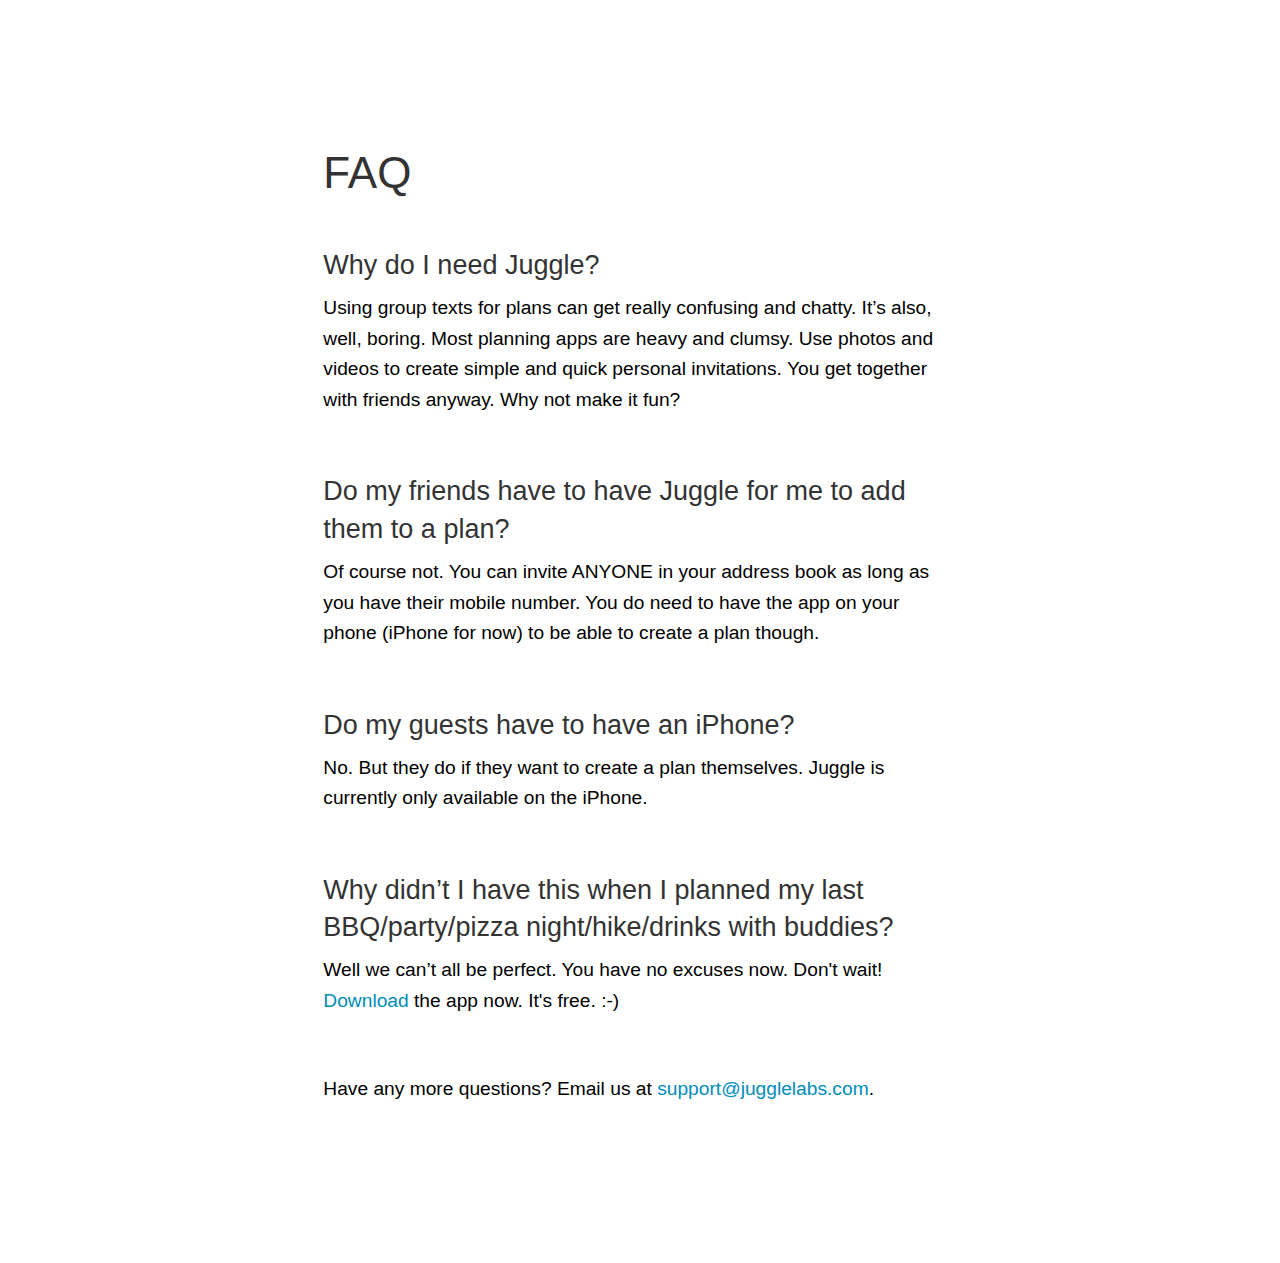
==== faq.html @ 8b443cac "Updating FAQ" ====
<!doctype html>
<html class="no-js" lang="en">
  <head>
    <meta charset="utf-8" />
    <meta name="viewport" content="width=device-width, initial-scale=1.0" />
    <title>Juggle · FAQ</title>
    <meta name="description" content="Juggle - Plan Happy">
    <link rel="stylesheet" href="foundation.css" />
    <link rel="stylesheet" href="app.css" />
    <script src="themes/default/js/vendor/modernizr.js"></script>
  </head>

  <body>


<div class="full-width faqhero">

  <div class="feature row faq">
      <div class="grid-inner large-10 large-centered columns">
          <h1>FAQ</h1>
          <h3>Why do I need Juggle?</h3>
          <p>Using group texts for plans can get really confusing and chatty. It’s also, well, boring. Most planning apps are heavy and clumsy. Use photos and videos to create simple and quick personal invitations. You get together with friends anyway. Why not make it fun?</p>

          <h3>Do my friends have to have Juggle for me to add them to a plan?</h3>
          <p>Of course not. You can invite ANYONE in your address book as long as you have their mobile number. You do need to have the app on your phone (iPhone for now) to be able to create a plan though.</p>

          <h3>Do my guests have to have an iPhone?</h3>
          <p>No. But they do if they want to create a plan themselves. Juggle is currently only available on the iPhone.</p>

          <h3>Why didn’t I have this when I planned my last BBQ/party/pizza night/hike/drinks with buddies?</h3>
          <p>Well we can’t all be perfect. You have no excuses now. Don't wait! <a href="https://itunes.apple.com/us/app/juggle-get-together/id903508572?mt=8">Download</a> the app now. It's free. :-)</p>

          <p>Have any more questions? Email us at <a href="mailto:support@jugglelabs.com?Subject=Hey%20Juggle">support@jugglelabs.com</a>.
      </div>
  </div>


  </body>
</html>
---- app.css ----
body { color: #000; }
h1,h2,h3 {
   font-family: -apple-system, ".SFNSText-Regular", "San Francisco", "Roboto", "Segoe UI", "Helvetica Neue", "Lucida Grande", sans-serif;
   color: #333; }
.full-width { width: 100%; margin-left: auto; margin-right: auto; max-width: initial; }
.full-width-faq { width: 100%; margin-left: auto; margin-right: auto; max-width: initial; }

.hero { background: url(../img/indexhero.jpg) top center no-repeat; background-size: cover; padding: 3% 0 24% 0; }
.faqhero { background: #FFF; height: 200px; padding: 3% 0 0 0; }
.hero h1 { color: #FFF; font-size: 3.4em; line-height: 1.2em; margin-bottom: 20px; text-shadow: 0 1px rgba(0,0,0, 0.3); }
.hero-link { color: #FFF; text-shadow: 0 1px rgba(0,0,0, 0.3); }
.hero i { color: #FFF; font-size: 1.4em;}

.faqlist { padding: 50px 20px; }

img { -webkit-user-select: none; }
strong {font-weight: bold;}
.contact-details dd { border-bottom: solid 1px #DDD !important;  }

.intro { padding: 100px 0; }
.intro img { margin-top: 50px; }
.intro p { font-size: 1.2em; padding: 20px 20px; }

.feature { padding: 0; }
.feature p { font-family: "Helvetica Neue", Arial; font-size: 1.2em; margin-top: 5px; }
.feature img { margin: 0; padding: 0; }
.download { background: #FFF; padding: 50px 0; color: #FFF;}
.download h2 {color: #333; padding-bottom: 20px; }
.footer { background: #FFF; padding: 3% 0; }
.footer p { font-size: 0.9em; color: #FFF; font-weight: 200; }
.social { list-style: none; margin: 20px 0; padding: 0; }
.social li { margin: 0; display: inline-block; padding: 0 10px; }
.social a { color: #FF9500; }
.social a:hover { padding-bottom: 2px; border-bottom: solid 1px #FF9500; }
.grid { padding: 20px; }
.grid-inner { padding: 10%; }

.nav-links { text-align: right; }
/*.nav-links a:hover { border-bottom: solid 1px #FFF; }*/
.nav { margin-bottom: 12%; }
.nav a { font-family: arial; font-weight: bold; color: #FFF; font-size: 1em; display: inline-block; margin: 0 10px; }
.nav-faq a { font-family: arial; font-weight: bold; color: #FF9500; font-size: 1em; display: inline-block; margin: 0 10px; }
.nav-faq a:hover { border-bottom: solid 1px #FF9500; }
.nav-faq { margin-bottom: 0; }
/*.nav-fix { margin-right: 6px; }*/

.faq p { margin-bottom: 3em; }
.faq h1 { margin-bottom: 1em; }

.about { padding: 10% 0; }

.video-link a { color: #FFF; padding-bottom: 2px; text-shadow: 0 1px rgba(0,0,0, 0.3); }
.video-link a:hover { border-bottom: solid 1px #FFF; }
.reveal-modal { padding: 0; background-color: #333; border: none; }
.flex-video { margin-bottom: 0; }
.slogan { font-family: "Helvetica Neue", Arial; color: #fff; font-size: 1.4em; padding-bottom: 20px;}
.trademark { font-size: .1em; }
.footer p { color: #333; }
.copyright { margin-top: 20px; }

@media only screen
and (min-device-width : 320px)
and (max-device-width : 568px) {
  .nav a { margin-left: 6px; margin-right: 6px; }
  .hero h1 { font-size: 1.8em; line-height: 1.0em; }
  /*.video-link a { font-size: 16px; font-weight: bold; color: #FFF; padding-bottom: 2px; text-shadow: 0 1px rgba(0,0,0, 0.3); }*/
}
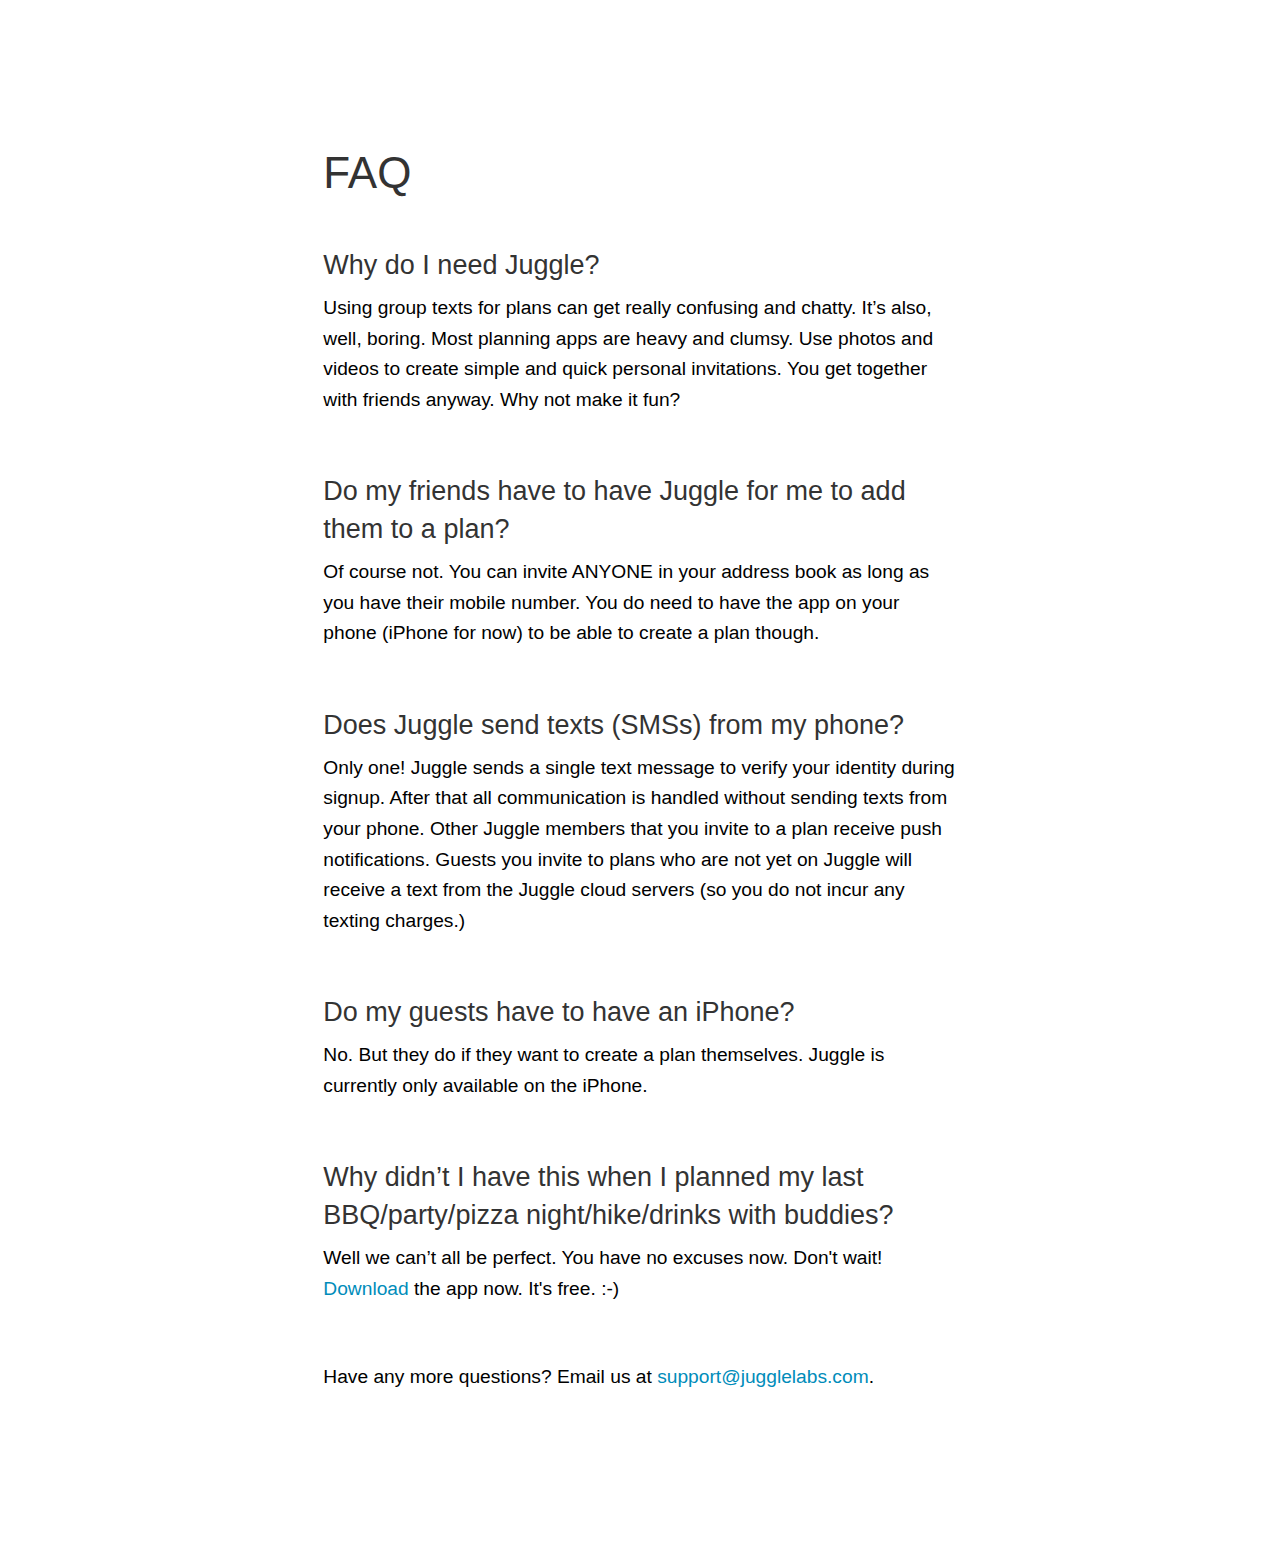
==== commit a4fdd981: "Lots of updates. Way behind." ====
--- a/faq.html
+++ b/faq.html
@@ -24,6 +24,9 @@
           <h3>Do my friends have to have Juggle for me to add them to a plan?</h3>
           <p>Of course not. You can invite ANYONE in your address book as long as you have their mobile number. You do need to have the app on your phone (iPhone for now) to be able to create a plan though.</p>
 
+          <h3>Does Juggle send texts (SMSs) from my phone?</h3>
+          <p>Only one! Juggle sends a single text message to verify your identity during signup. After that all communication is handled without sending texts from your phone. Other Juggle members that you invite to a plan receive push notifications. Guests you invite to plans who are not yet on Juggle will receive a text from the Juggle cloud servers (so you do not incur any texting charges.)</p>
+
           <h3>Do my guests have to have an iPhone?</h3>
           <p>No. But they do if they want to create a plan themselves. Juggle is currently only available on the iPhone.</p>
 
--- a/app.css
+++ b/app.css
@@ -1,6 +1,6 @@
 body { color: #000; }
 h1,h2,h3 {
-   font-family: -apple-system, ".SFNSText-Regular", "San Francisco", "Roboto", "Segoe UI", "Helvetica Neue", "Lucida Grande", sans-serif;
+   font-family: -apple-system, BlinkMacSystemFont, "Segoe UI", "Roboto", "Oxygen", "Ubuntu", "Cantarell", "Fira Sans", "Droid Sans", "Helvetica Neue", sans-serif;
    color: #333; }
 .full-width { width: 100%; margin-left: auto; margin-right: auto; max-width: initial; }
 .full-width-faq { width: 100%; margin-left: auto; margin-right: auto; max-width: initial; }
